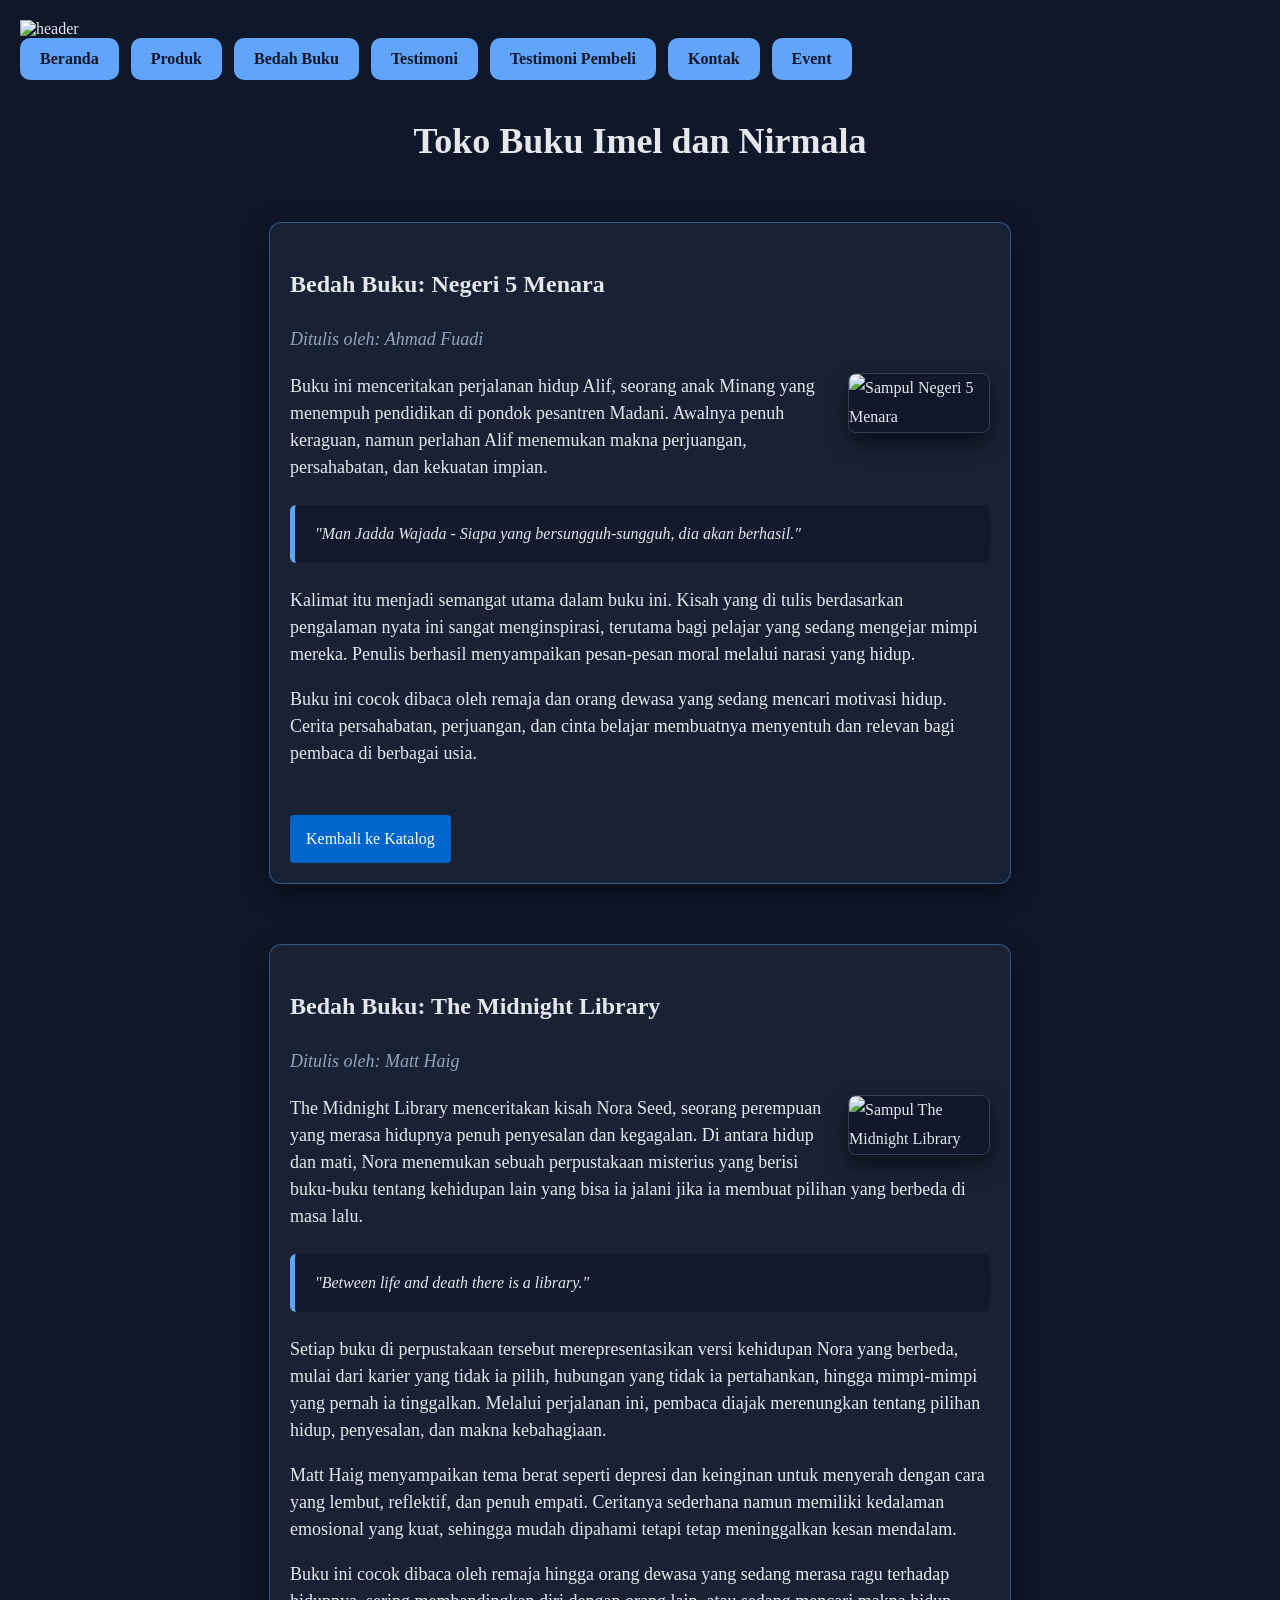
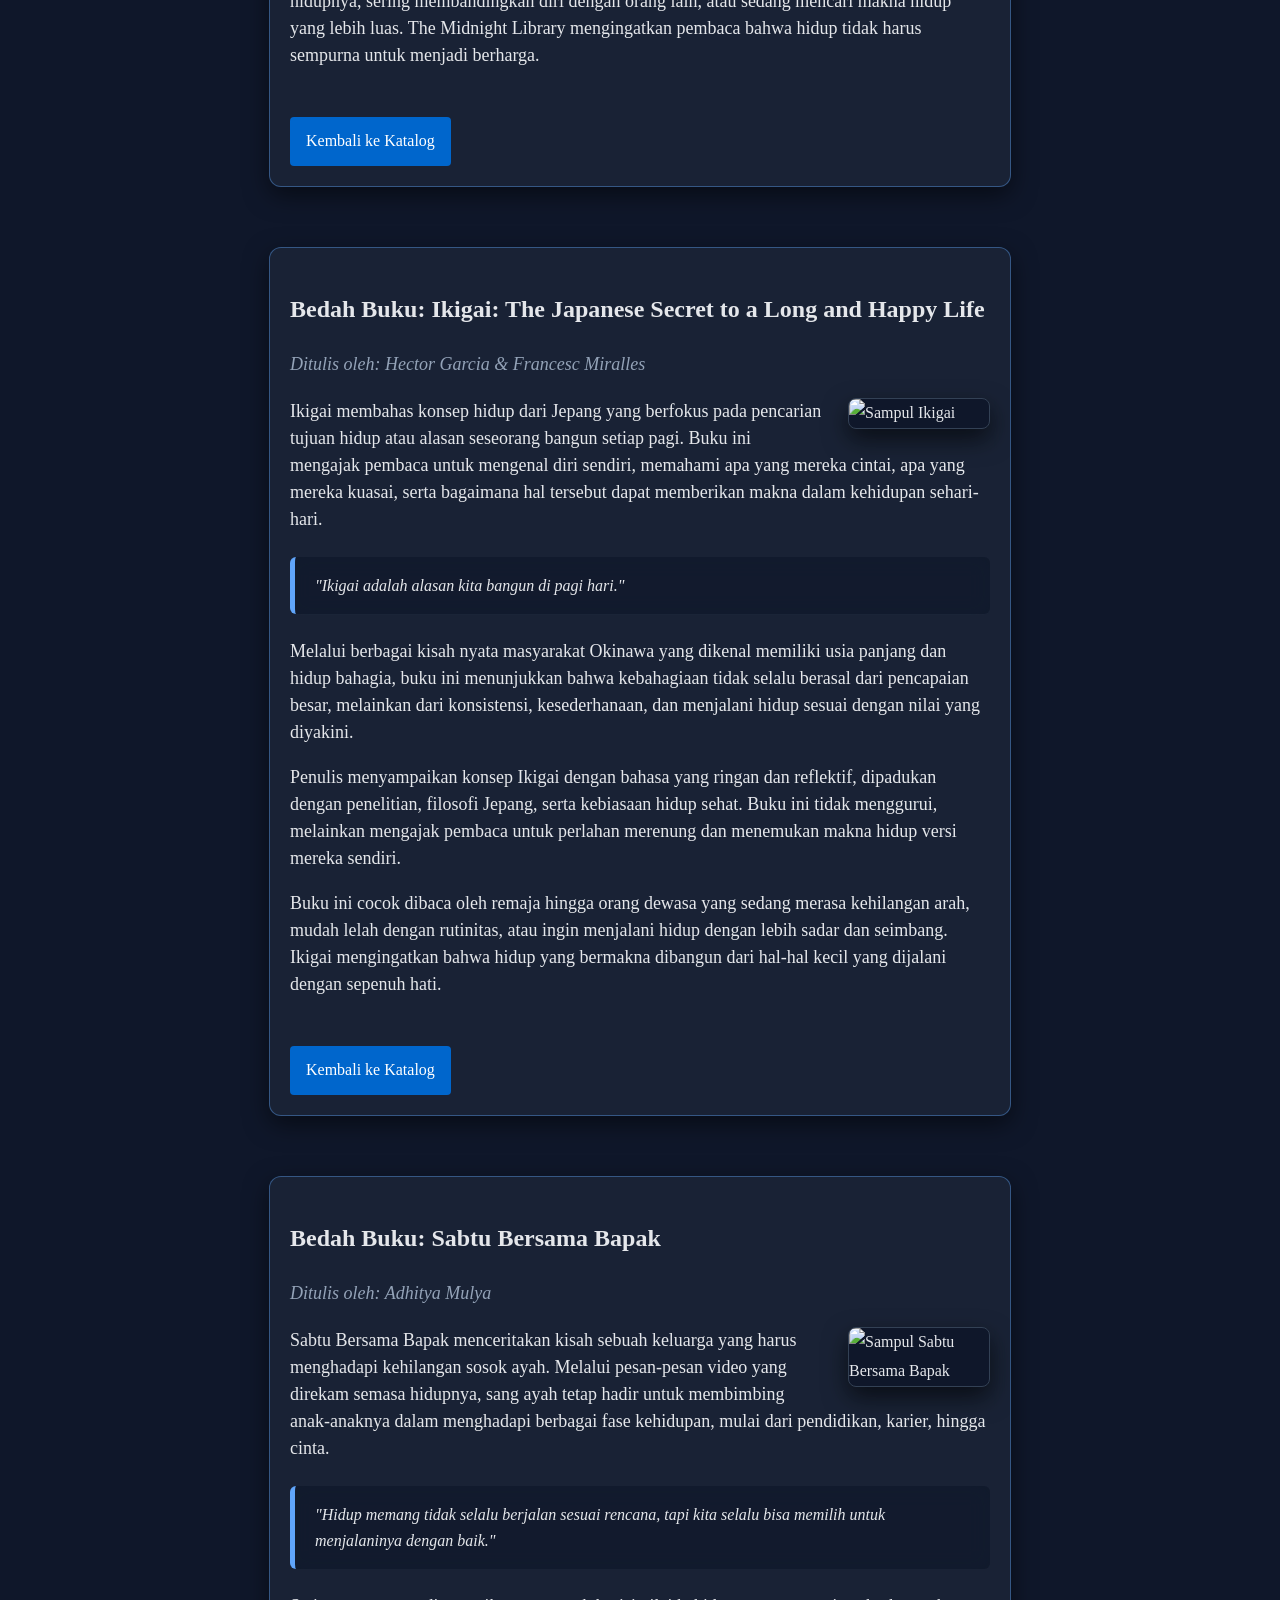
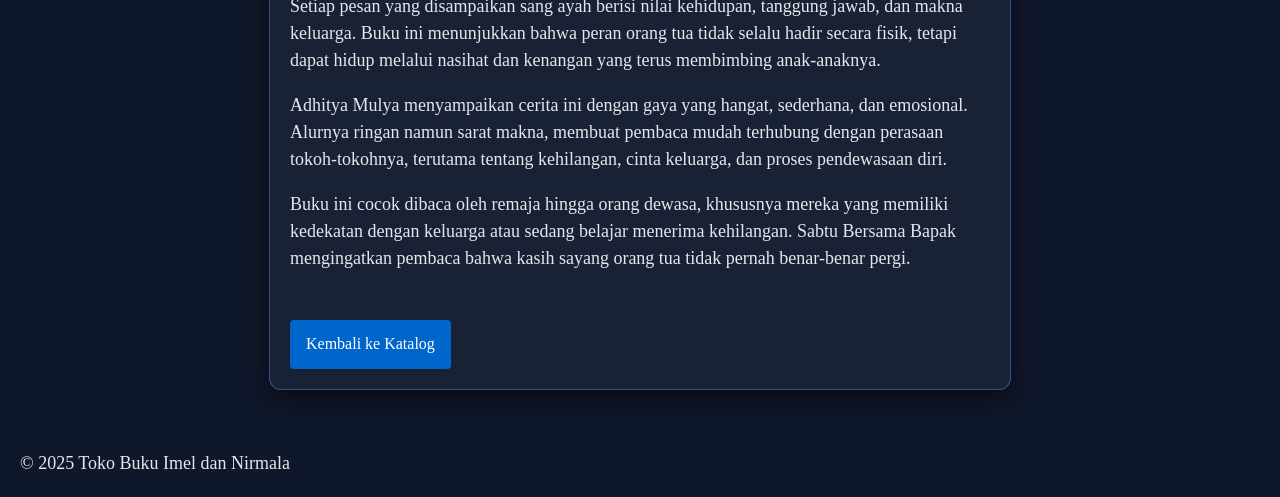
==== bedah-buku.html @ bd03fd40 "Add files via upload" ====
<!DOCTYPE html>
<html lang="id">
<head>
<meta charset="UTF-8">

<meta name="viewport" content="width=device-width, initial-scale=1.0">

<title>Profil Usaha Buku</title>
<link rel="stylesheet" href="style.css" />
</head>
<body>

<header>
<img src="images/banner.png" class="header-img" alt="header">
</header>

<nav> 
<a href="index.html">Beranda</a>
<a href="produk.html">Produk</a>
<a href="bedah-buku.html">Bedah Buku</a>
<a href="testimoni.html">Testimoni</a>
<a href="tampil-testimoni.html">Testimoni Pembeli</a>
<a href="kontak.html">Kontak</a>
<a href="event.html">Event</a>
</nav>

<h1>Toko Buku Imel dan Nirmala</h1>

<section class="artikel">
<h2>Bedah Buku: Negeri 5 Menara</h2>
<p class="penulis">Ditulis oleh: Ahmad Fuadi</p>

<img src="images/negeri 5 menara.jpg" alt="Sampul Negeri 5 Menara" class="sampul">

<p>
    Buku ini menceritakan perjalanan hidup Alif, seorang anak Minang yang menempuh pendidikan di pondok pesantren Madani.
    Awalnya penuh keraguan, namun perlahan Alif menemukan makna perjuangan, persahabatan, dan kekuatan impian.
</p>

<blockquote>
    "Man Jadda Wajada - Siapa yang bersungguh-sungguh, dia akan berhasil."
</blockquote>

<p>
    Kalimat itu menjadi semangat utama dalam buku ini. 
    Kisah yang di tulis berdasarkan pengalaman nyata ini sangat menginspirasi, terutama bagi pelajar yang sedang mengejar mimpi mereka. 
    Penulis berhasil menyampaikan pesan-pesan moral melalui narasi yang hidup.
</p>

<p>
    Buku ini cocok dibaca oleh remaja dan orang dewasa yang sedang mencari motivasi hidup.
    Cerita persahabatan, perjuangan, dan cinta belajar membuatnya menyentuh dan relevan bagi pembaca di berbagai usia.
</p>

<a href="produk.html" class="btn-kembali"> Kembali ke Katalog</a>
</section>

<section class="artikel">
<h2>Bedah Buku: The Midnight Library</h2>
<p class="penulis">Ditulis oleh: Matt Haig</p>

<img src="images/The-Midnight-Library.jpg" alt="Sampul The Midnight Library" class="sampul">

<p>
    The Midnight Library menceritakan kisah Nora Seed, seorang perempuan yang merasa hidupnya penuh penyesalan dan kegagalan.
    Di antara hidup dan mati, Nora menemukan sebuah perpustakaan misterius yang berisi buku-buku tentang kehidupan lain
    yang bisa ia jalani jika ia membuat pilihan yang berbeda di masa lalu.
</p>

<blockquote>
    "Between life and death there is a library."
</blockquote>

<p>
    Setiap buku di perpustakaan tersebut merepresentasikan versi kehidupan Nora yang berbeda, mulai dari karier yang
    tidak ia pilih, hubungan yang tidak ia pertahankan, hingga mimpi-mimpi yang pernah ia tinggalkan.
    Melalui perjalanan ini, pembaca diajak merenungkan tentang pilihan hidup, penyesalan, dan makna kebahagiaan.
</p>

<p>
    Matt Haig menyampaikan tema berat seperti depresi dan keinginan untuk menyerah dengan cara yang lembut,
    reflektif, dan penuh empati. Ceritanya sederhana namun memiliki kedalaman emosional yang kuat,
    sehingga mudah dipahami tetapi tetap meninggalkan kesan mendalam.
</p>

<p>
    Buku ini cocok dibaca oleh remaja hingga orang dewasa yang sedang merasa ragu terhadap hidupnya,
    sering membandingkan diri dengan orang lain, atau sedang mencari makna hidup yang lebih luas.
    The Midnight Library mengingatkan pembaca bahwa hidup tidak harus sempurna untuk menjadi berharga.
</p>

<a href="produk.html" class="btn-kembali"> Kembali ke Katalog</a>
</section>

<section class="artikel">
<h2>Bedah Buku: Ikigai: The Japanese Secret to a Long and Happy Life</h2>
<p class="penulis">Ditulis oleh: Hector Garcia & Francesc Miralles</p>

<img src="images/Ikigai.webp" alt="Sampul Ikigai" class="sampul">

<p>
    Ikigai membahas konsep hidup dari Jepang yang berfokus pada pencarian tujuan hidup
    atau alasan seseorang bangun setiap pagi. Buku ini mengajak pembaca untuk mengenal diri sendiri,
    memahami apa yang mereka cintai, apa yang mereka kuasai, serta bagaimana hal tersebut
    dapat memberikan makna dalam kehidupan sehari-hari.
</p>

<blockquote>
    "Ikigai adalah alasan kita bangun di pagi hari."
</blockquote>

<p>
    Melalui berbagai kisah nyata masyarakat Okinawa yang dikenal memiliki usia panjang
    dan hidup bahagia, buku ini menunjukkan bahwa kebahagiaan tidak selalu berasal dari
    pencapaian besar, melainkan dari konsistensi, kesederhanaan, dan menjalani hidup
    sesuai dengan nilai yang diyakini.
</p>

<p>
    Penulis menyampaikan konsep Ikigai dengan bahasa yang ringan dan reflektif,
    dipadukan dengan penelitian, filosofi Jepang, serta kebiasaan hidup sehat.
    Buku ini tidak menggurui, melainkan mengajak pembaca untuk perlahan merenung
    dan menemukan makna hidup versi mereka sendiri.
</p>

<p>
    Buku ini cocok dibaca oleh remaja hingga orang dewasa yang sedang merasa kehilangan arah,
    mudah lelah dengan rutinitas, atau ingin menjalani hidup dengan lebih sadar dan seimbang.
    Ikigai mengingatkan bahwa hidup yang bermakna dibangun dari hal-hal kecil yang dijalani dengan sepenuh hati.
</p>

<a href="produk.html" class="btn-kembali">Kembali ke Katalog</a>
</section>

<section class="artikel">
<h2>Bedah Buku: Sabtu Bersama Bapak</h2>
<p class="penulis">Ditulis oleh: Adhitya Mulya</p>

<img src="images/Sabtu bersama bapak.jpg" alt="Sampul Sabtu Bersama Bapak" class="sampul">

<p>
    Sabtu Bersama Bapak menceritakan kisah sebuah keluarga yang harus menghadapi kehilangan sosok ayah.
    Melalui pesan-pesan video yang direkam semasa hidupnya, sang ayah tetap hadir untuk membimbing
    anak-anaknya dalam menghadapi berbagai fase kehidupan, mulai dari pendidikan, karier, hingga cinta.
</p>

<blockquote>
    "Hidup memang tidak selalu berjalan sesuai rencana, tapi kita selalu bisa memilih untuk menjalaninya dengan baik."
</blockquote>

<p>
    Setiap pesan yang disampaikan sang ayah berisi nilai kehidupan, tanggung jawab, dan makna keluarga.
    Buku ini menunjukkan bahwa peran orang tua tidak selalu hadir secara fisik, tetapi dapat hidup
    melalui nasihat dan kenangan yang terus membimbing anak-anaknya.
</p>

<p>
    Adhitya Mulya menyampaikan cerita ini dengan gaya yang hangat, sederhana, dan emosional.
    Alurnya ringan namun sarat makna, membuat pembaca mudah terhubung dengan perasaan tokoh-tokohnya,
    terutama tentang kehilangan, cinta keluarga, dan proses pendewasaan diri.
</p>

<p>
    Buku ini cocok dibaca oleh remaja hingga orang dewasa, khususnya mereka yang memiliki kedekatan
    dengan keluarga atau sedang belajar menerima kehilangan.
    Sabtu Bersama Bapak mengingatkan pembaca bahwa kasih sayang orang tua tidak pernah benar-benar pergi.
</p>

<a href="produk.html" class="btn-kembali">Kembali ke Katalog</a>
</section>

<footer>
    <p>&copy; 2025 Toko Buku Imel dan Nirmala</p>
</footer>

</body>
</html>
---- style.css ----
body {
  background-color: #0F172A;
  font-family: Georgia, serif;
  color: #E5E7EB;
  margin: 20px;
}

/* NAVBAR CONTAINER */
nav {
  display: flex;
  flex-wrap: wrap;
  gap: 12px;
  margin-bottom: 40px;
}

/* NAVIGATION BOX */
nav a {
  display: inline-block;
  padding: 12px 20px;
  font-weight: 600;
  text-decoration: none;
  color: #0F172A;

  background: #60A5FA; /* biru terang biar keliatan */
  border-radius: 10px;

  transition: all 0.3s ease;
}

/* HOVER EFFECT */
nav a:hover {
  background: #3B82F6;
  box-shadow: 0 0 20px rgba(96,165,250,0.8);
  transform: translateY(-3px) scale(1.05);
}

h2 {
  color: #E5E7EB;
  text-align: left;
}

/* TEKS */
p {
  font-size: 18px;
  text-align: left;
  line-height: 1.5;
}

/* GRID PRODUK */
.daftar-produk {
  display: grid;
  grid-template-columns: repeat(auto-fit, minmax(250px, 1fr));
  gap: 20px;
  padding: 20px;
}

/* CARD PRODUK - Glassmorphism */
.produk {
  background: rgba(255, 255, 255, 0.05);
  backdrop-filter: blur(15px);
  border: 1px solid rgba(96, 165, 250, 0.3);
  border-radius: 16px;
  padding: 20px;
  transition: 0.3s ease;
  text-align: center;
}

.produk:hover {
  transform: translateY(-8px);
  box-shadow: 0 0 25px rgba(96,165,250,0.5);
}

/* GAMBAR */
.produk img {
  width: 160px;
  height: 220px;
  object-fit: cover;
  border-radius: 10px;
  margin: 0 auto 15px auto;
  display: block;
}

/* JUDUL PRODUK */
.produk h2 {
  font-size: 20px;
  color: #E5E7EB;
}

/* HARGA */
.harga {
  font-weight: bold;
  color: #60A5FA;
}

/* DESKRIPSI */
.deskripsi {
  font-size: 14px;
  color: #CBD5E1;
}

/* ARTIKEL - Glassmorphism */
.artikel {
    max-width: 700px;
    margin: 60px auto;
    padding: 20px;
    background: rgba(30, 41, 59, 0.7);
    backdrop-filter: blur(10px);
    font-family: Georgia, serif;
    line-height: 1.8;
    border-radius: 12px;
    border: 1px solid rgba(96, 165, 250, 0.4);
    box-shadow: 0 8px 25px rgba(0,0,0,0.5);
}


.artikel .penulis {
    font-style: italic;
    color: #94A3B8;
    margin-bottom: 20px;
}

.artikel .sampul {
    width: 140px;
    float: right;
    margin: 0 0 20px 24px;
    border-radius: 8px;
    border: 1px solid #334155;
    box-shadow: 0 10px 25px rgba(0, 0, 0, 0.6);
    background-color: #0F172A;
}

.artikel blockquote {
    font-style: italic;
    padding: 16px 20px;
    margin: 24px 0;
    border-left: 5px solid #60A5FA;
    color: #E5E7EB;
    background: rgba(15, 23, 42, 0.7);
    backdrop-filter: blur(10px);
    line-height: 1.6;
    border-radius: 6px;
    overflow: hidden;
}

.btn-kembali{
    display: inline-block;
    margin-top: 30px;
    padding: 10px 16px;
    background-color: #0066cc;
    color: white;
    text-decoration: none;
    border-radius: 4px;
    transition: all 0.3s ease;
}

.btn-kembali:hover{
 background: #3B82F6;
 transform: translateY(-5px);
 box-shadow: 0 0 20px rgba(96,165,250,0.8);
}

/* FORMULIR - Glassmorphism */
.formulir {
  max-width: 600px;
  margin: 40px auto;   /* tambahin jarak atas bawah */
  padding: 20px;
  background: rgba(30, 41, 59, 0.7);
  backdrop-filter: blur(10px);
  border-radius: 10px;
  border: 1px solid rgba(96, 165, 250, 0.4);
  box-shadow: 0 8px 25px rgba(0, 0, 0, 0.5);
}

.formulir h2 {
  color: #E5E7EB;
  margin-bottom: 20px;
  border-left: 5px solid #60A5FA;
  padding-left: 12px;
}

form label{
  display: block;
  margin-top: 10px;
  font-weight: bold;
  color: #E5E7EB;
}

form input,
form select,
form textarea {
  width: 100%;
  padding: 8px;
  margin-top: 5px;
  margin-bottom: 15px;
  border-radius: 5px;
  border: 1px solid rgba(96, 165, 250, 0.4);
  background: rgba(15, 23, 42, 0.7);
  color: #E5E7EB;
}

form button {
  width: 100%;
  padding: 14px;
  font-size: 16px;
  font-weight: bold;
  letter-spacing: 1px;
  color: #0F172A;

  background: #60A5FA;   /* warna biru solid biar jelas */
  border: none;
  border-radius: 10px;

  transition: all 0.3s ease;
}

/* Hover effect yang pasti keliatan */
form button:hover {
  background: #3B82F6;
  box-shadow: 0 0 20px rgba(96,165,250,0.8);
  transform: translateY(-3px) scale(1.02);
}

/* HEADER IMAGE */
.header-img {
  width: 100%;
  height: 300px;
  object-fit: cover;
  object-position: center;
}

/* TESTIMONI BOX - Glassmorphism */
.testimoni-box {
    background: rgba(30, 41, 59, 0.7);
    backdrop-filter: blur(10px);
    color: #E5E7EB;
    padding: 22px 25px;       /* lebih lega */
    margin-bottom: 20px;
    border-radius: 14px;
    border: 1px solid rgba(96, 165, 250, 0.25);
    box-shadow: 0 10px 30px rgba(0,0,0,0.6);
    line-height: 1.7;         /* jarak antar baris */
}

.tagline {
  text-align: center;
  font-size: 18px;
  margin-top: 10px;
}

.info-kontak {
  margin-bottom: 30px;
  line-height: 1.8;
}

/* JUDUL */
h1 {
  text-align: center;
  margin-top: 40px;
  margin-bottom: 10px;
  font-size: 36px;
  color: #E5E7EB;
}
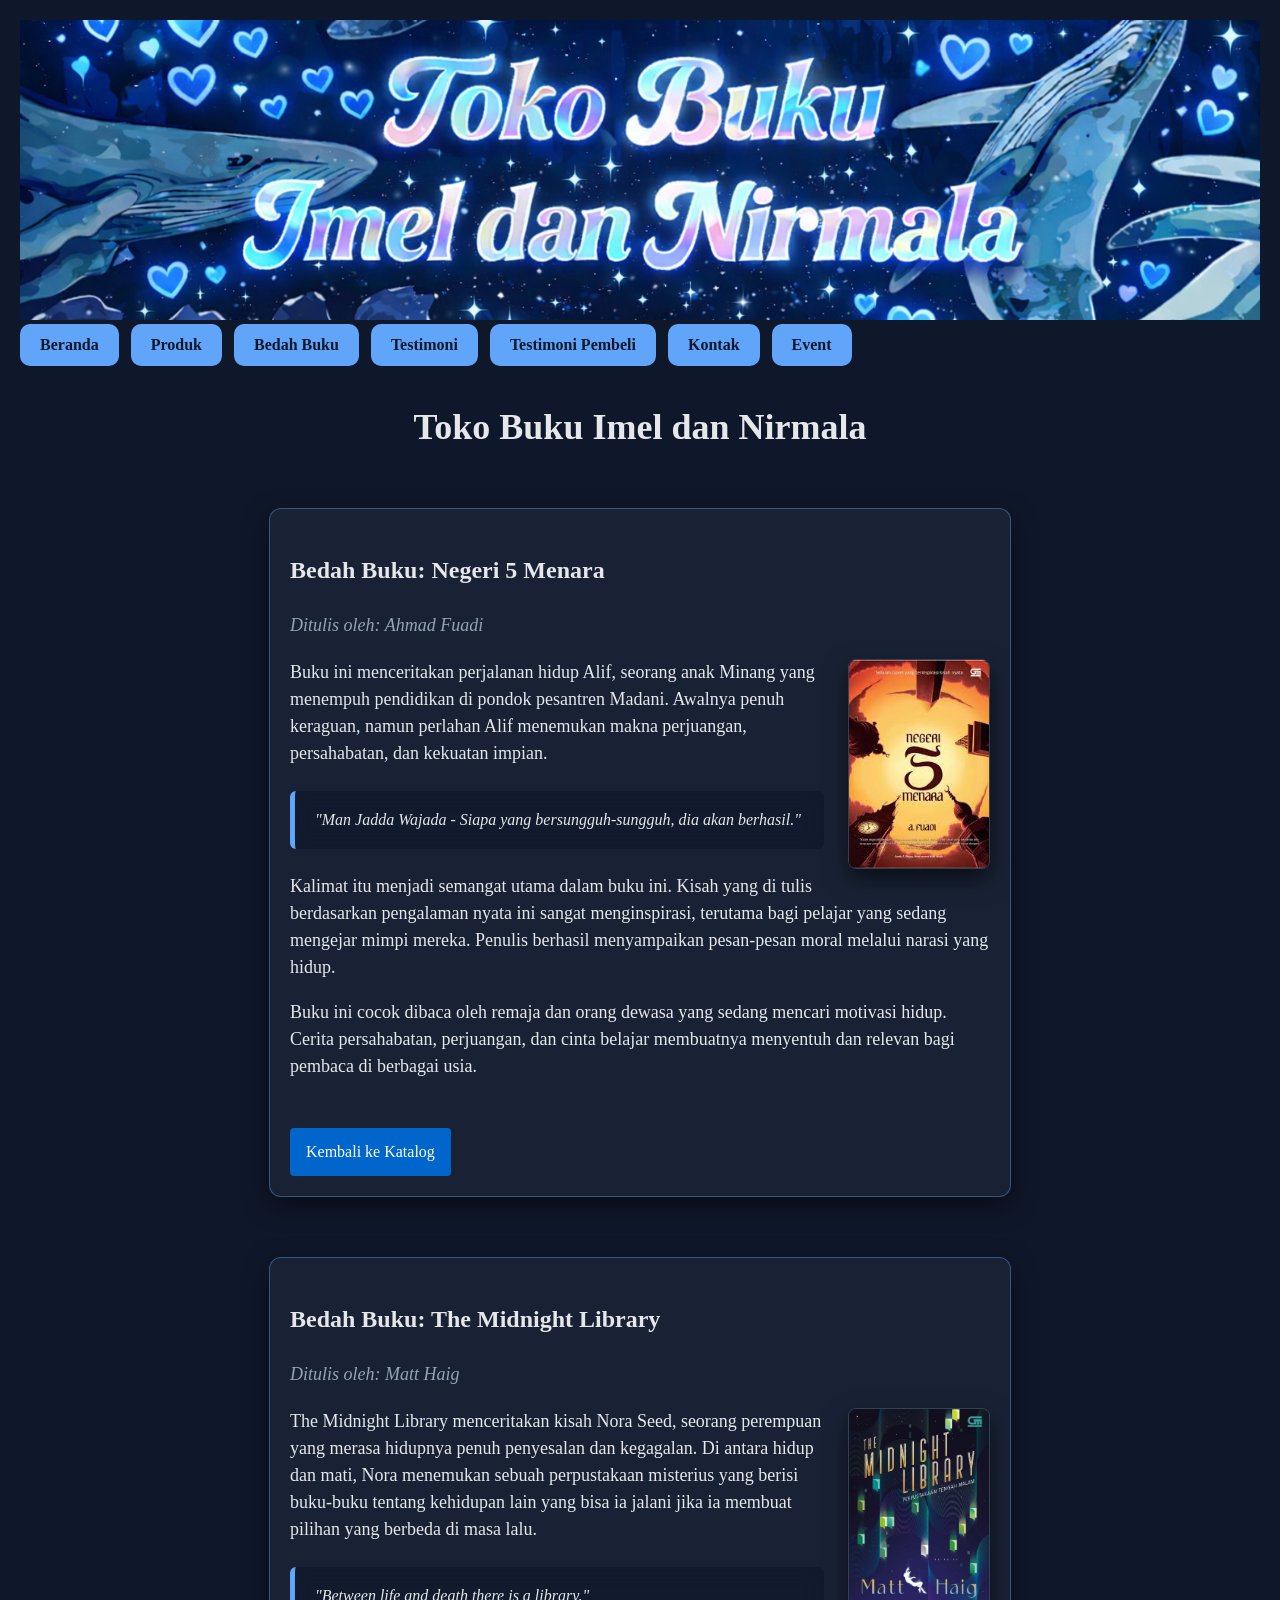
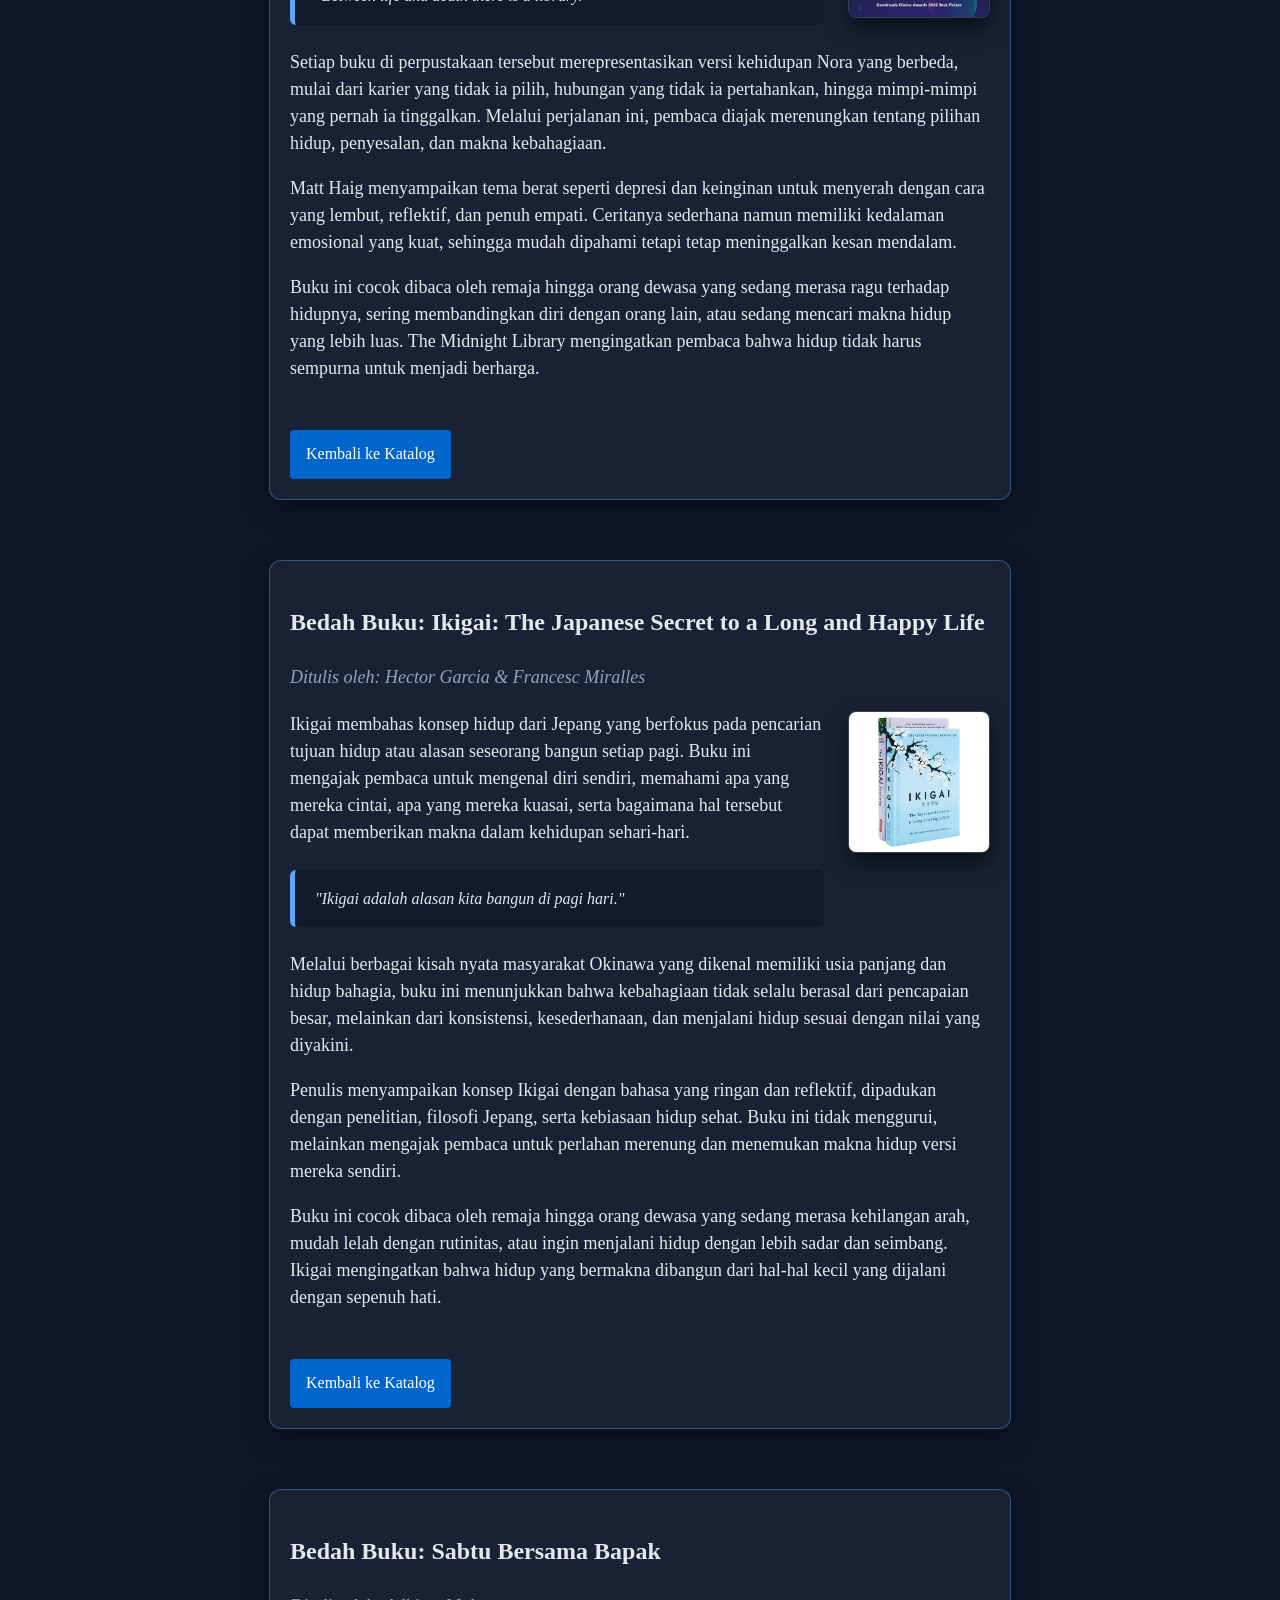
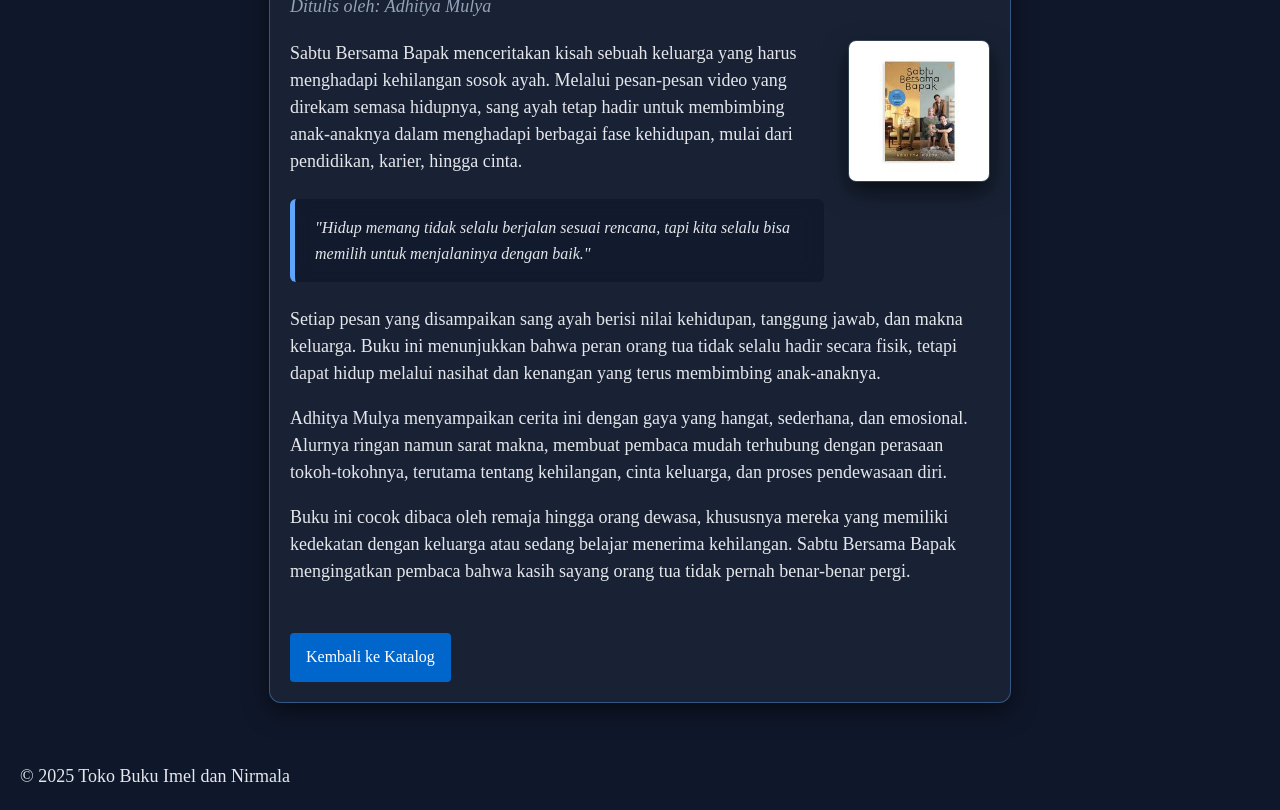
==== commit 1e3a942e: "Update bedah-buku.html" ====
--- a/bedah-buku.html
+++ b/bedah-buku.html
@@ -11,7 +11,7 @@
 <body>
 
 <header>
-<img src="images/banner.png" class="header-img" alt="header">
+<img src="banner.png" class="header-img" alt="header">
 </header>
 
 <nav> 
@@ -30,7 +30,7 @@
 <h2>Bedah Buku: Negeri 5 Menara</h2>
 <p class="penulis">Ditulis oleh: Ahmad Fuadi</p>
 
-<img src="images/negeri 5 menara.jpg" alt="Sampul Negeri 5 Menara" class="sampul">
+<img src="negeri 5 menara.jpg" alt="Sampul Negeri 5 Menara" class="sampul">
 
 <p>
     Buku ini menceritakan perjalanan hidup Alif, seorang anak Minang yang menempuh pendidikan di pondok pesantren Madani.
@@ -59,7 +59,7 @@
 <h2>Bedah Buku: The Midnight Library</h2>
 <p class="penulis">Ditulis oleh: Matt Haig</p>
 
-<img src="images/The-Midnight-Library.jpg" alt="Sampul The Midnight Library" class="sampul">
+<img src="The-Midnight-Library.jpg" alt="Sampul The Midnight Library" class="sampul">
 
 <p>
     The Midnight Library menceritakan kisah Nora Seed, seorang perempuan yang merasa hidupnya penuh penyesalan dan kegagalan.
@@ -96,7 +96,7 @@
 <h2>Bedah Buku: Ikigai: The Japanese Secret to a Long and Happy Life</h2>
 <p class="penulis">Ditulis oleh: Hector Garcia & Francesc Miralles</p>
 
-<img src="images/Ikigai.webp" alt="Sampul Ikigai" class="sampul">
+<img src="Ikigai.webp" alt="Sampul Ikigai" class="sampul">
 
 <p>
     Ikigai membahas konsep hidup dari Jepang yang berfokus pada pencarian tujuan hidup
@@ -136,7 +136,7 @@
 <h2>Bedah Buku: Sabtu Bersama Bapak</h2>
 <p class="penulis">Ditulis oleh: Adhitya Mulya</p>
 
-<img src="images/Sabtu bersama bapak.jpg" alt="Sampul Sabtu Bersama Bapak" class="sampul">
+<img src="Sabtu bersama bapak.jpg" alt="Sampul Sabtu Bersama Bapak" class="sampul">
 
 <p>
     Sabtu Bersama Bapak menceritakan kisah sebuah keluarga yang harus menghadapi kehilangan sosok ayah.
@@ -176,3 +176,4 @@
 </body>
 </html>
 
+
